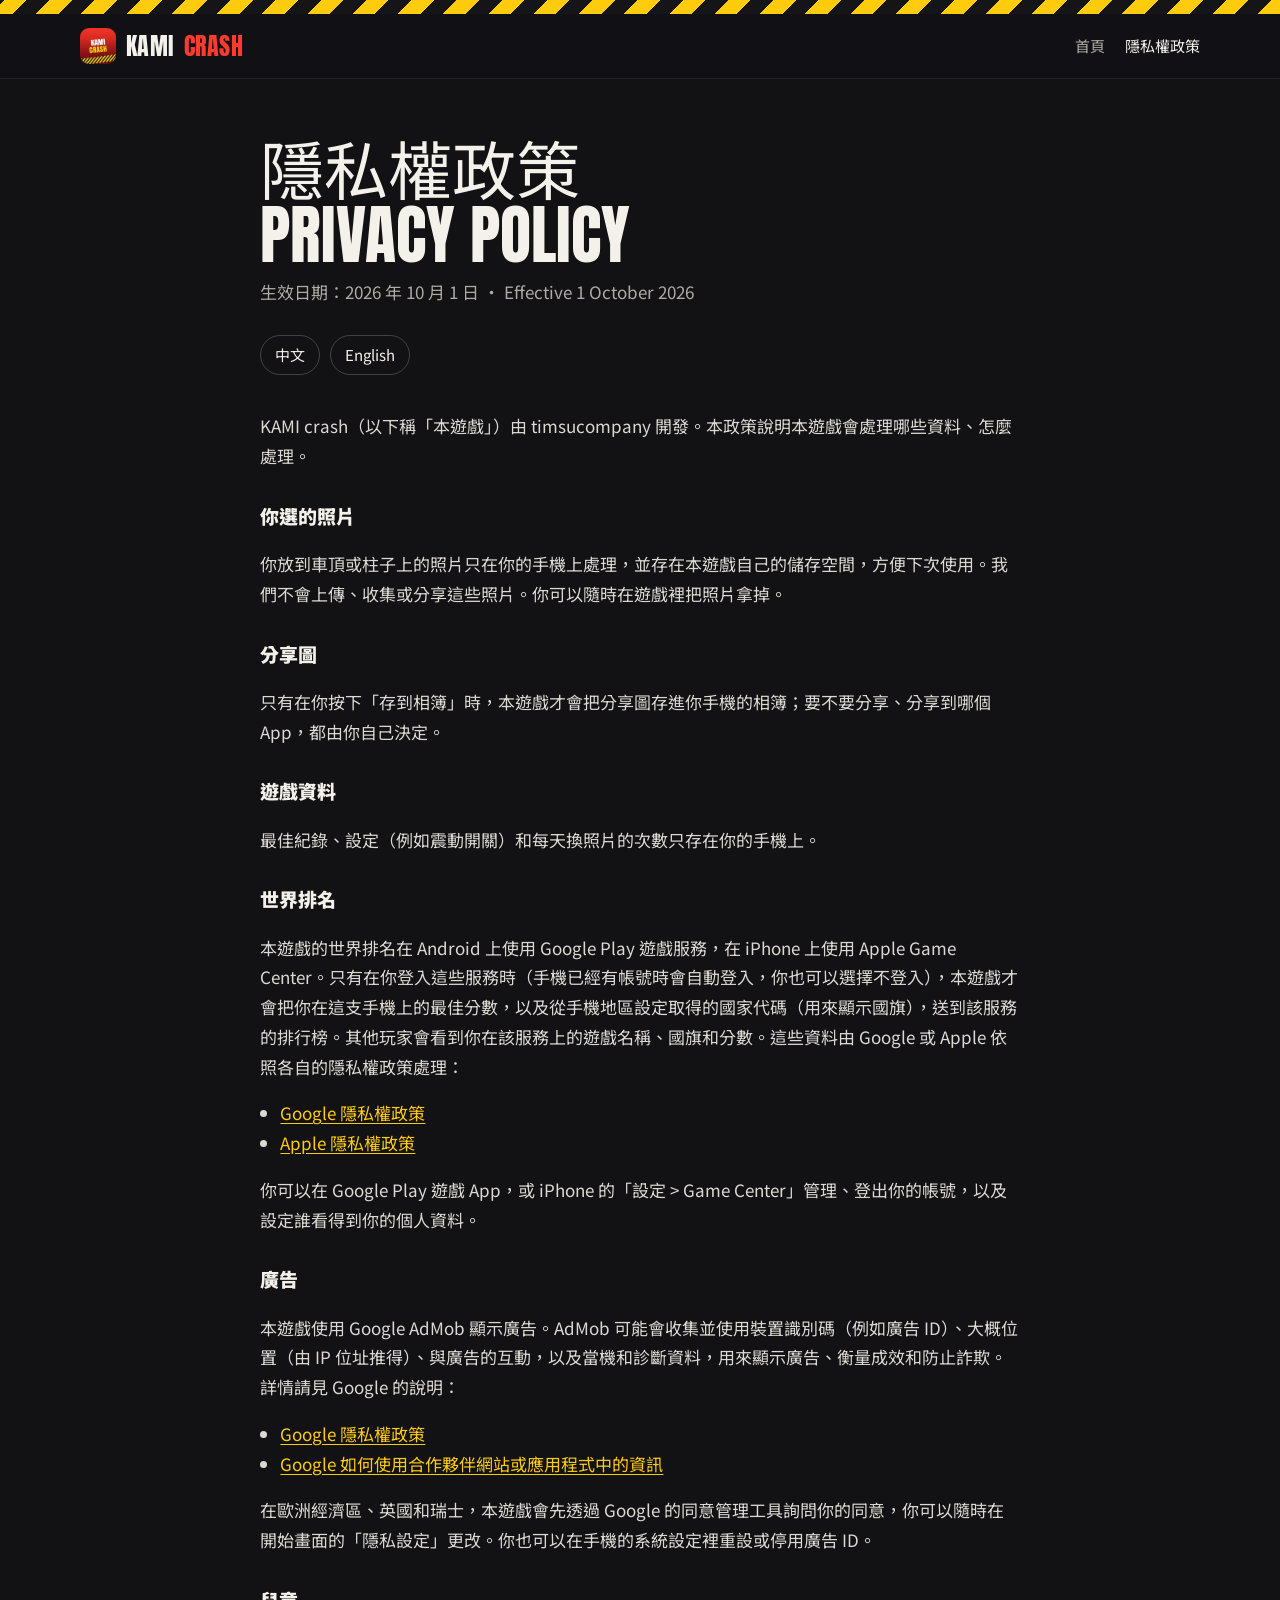
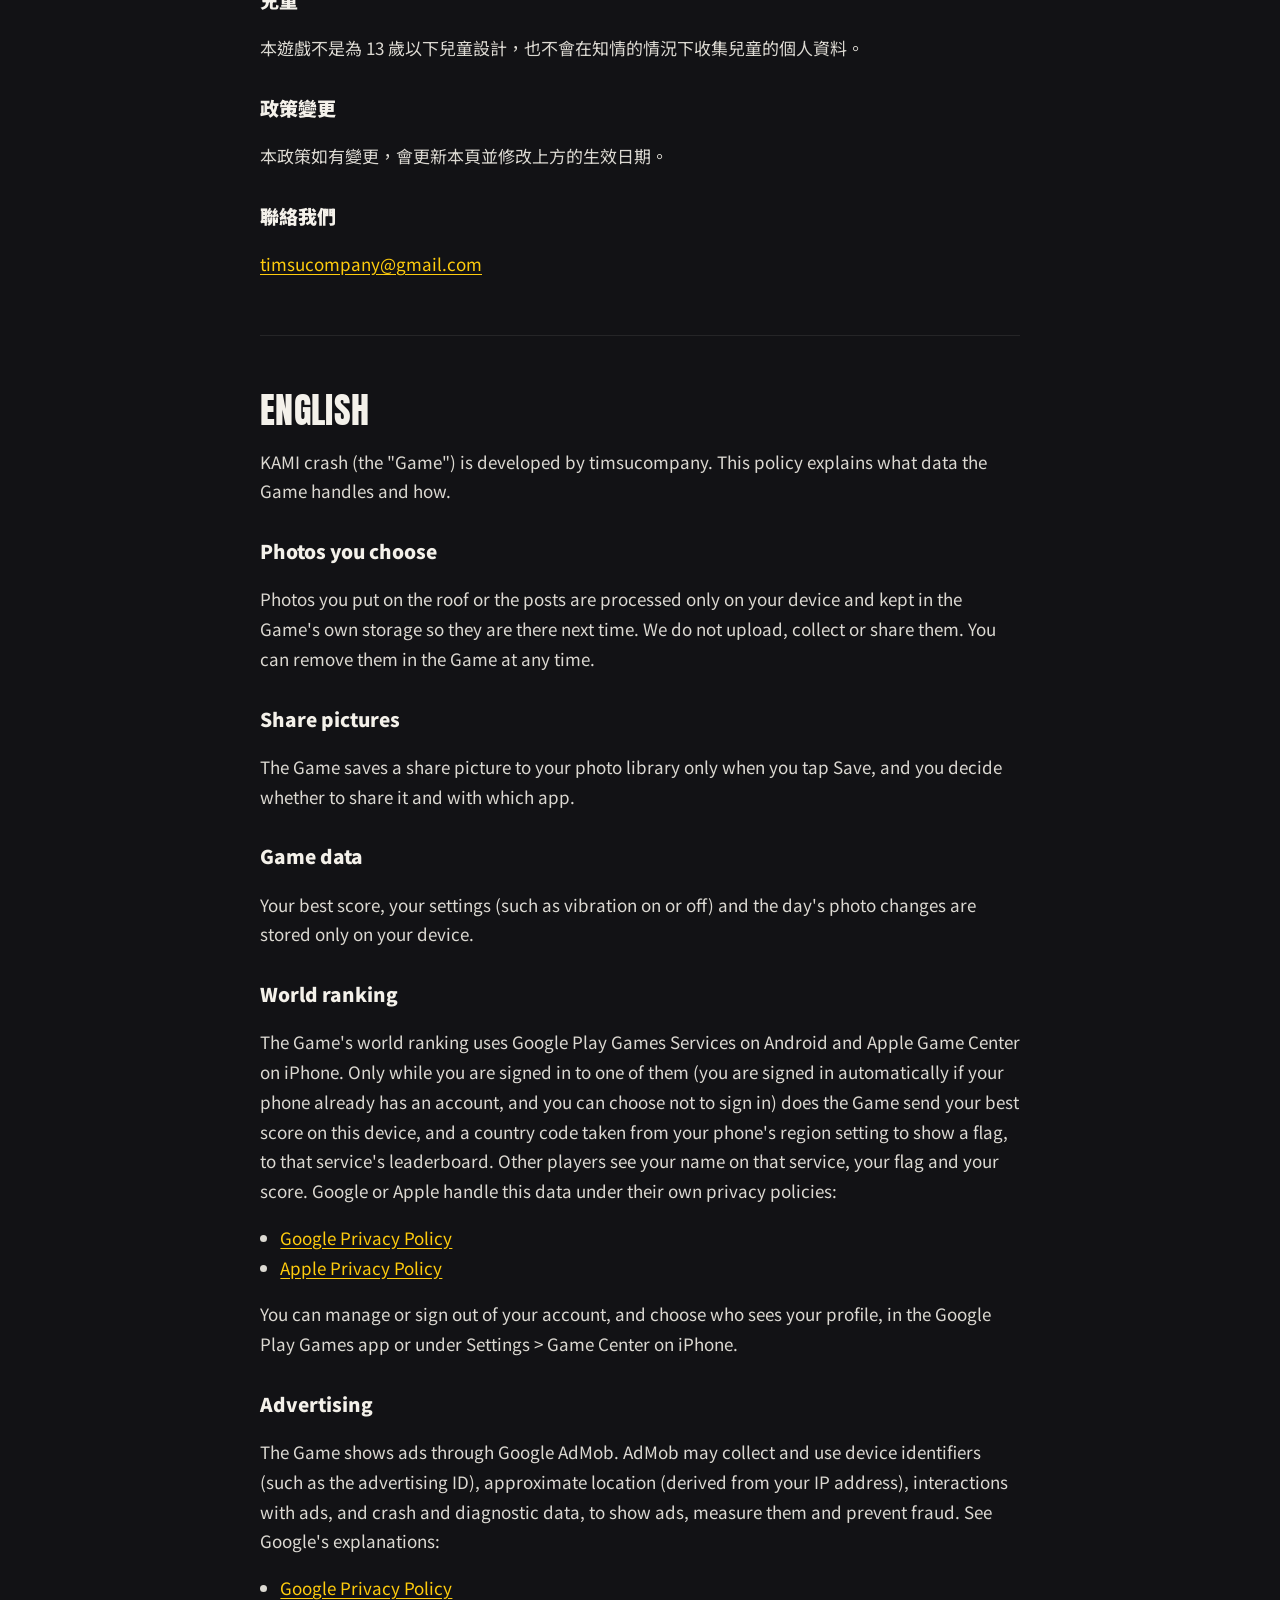
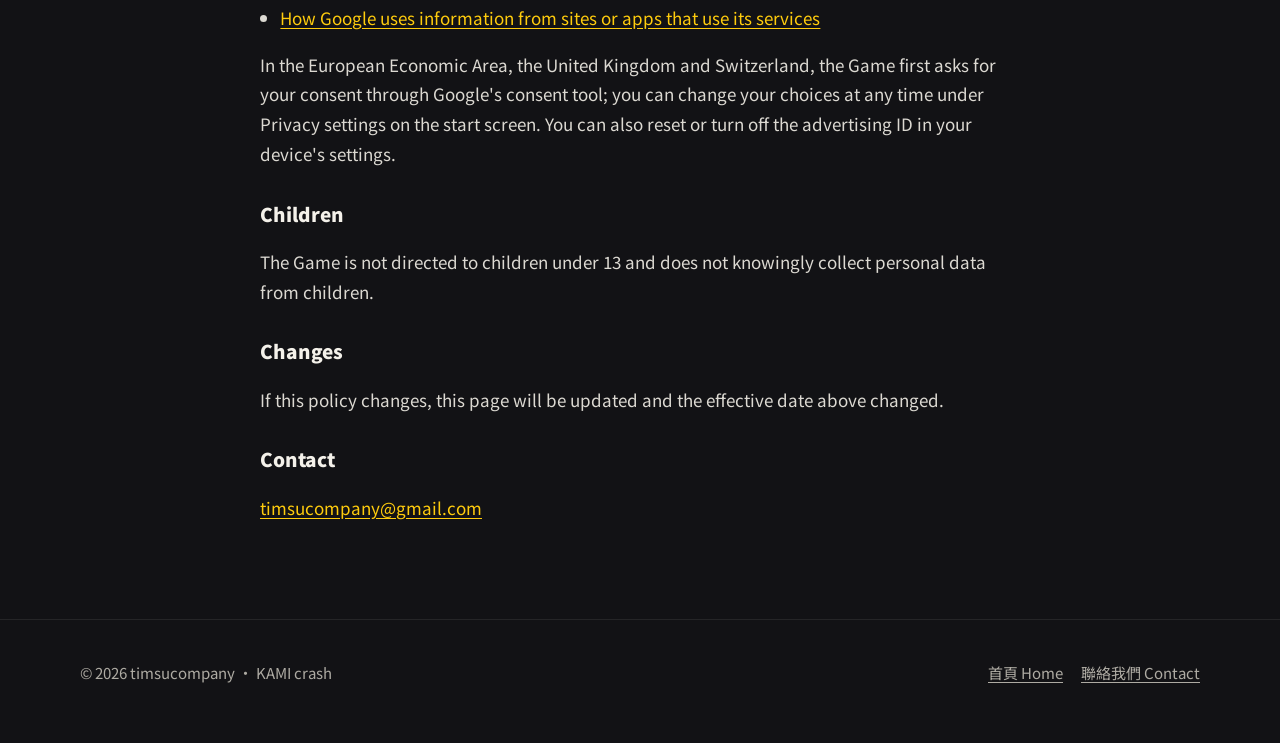
==== privacy.html @ 5035fee7 "KAMI crash website: home page and privacy policy" ====
<!doctype html>
<html lang="zh-Hant-TW">
<head>
  <meta charset="utf-8">
  <meta name="viewport" content="width=device-width, initial-scale=1">
  <title>隱私權政策 Privacy Policy — KAMI crash</title>
  <meta name="description" content="KAMI crash 的隱私權政策：照片只留在你的手機上；廣告由 Google AdMob 提供。Privacy policy of KAMI crash.">
  <meta name="theme-color" content="#121215">
  <link rel="icon" type="image/png" href="assets/icon-64.png">
  <link rel="apple-touch-icon" href="assets/icon-180.png">
  <link rel="preconnect" href="https://fonts.googleapis.com">
  <link rel="preconnect" href="https://fonts.gstatic.com" crossorigin>
  <link href="https://fonts.googleapis.com/css2?family=Anton&family=Noto+Sans+TC:wght@400;700;900&display=swap" rel="stylesheet">
  <link rel="stylesheet" href="styles.css">
</head>
<body>

  <div class="hazard" aria-hidden="true"></div>

  <header class="bar">
    <div class="wrap">
      <a class="brand" href="./"><img src="assets/icon-180.png" alt="">KAMI <span>crash</span></a>
      <nav class="links">
        <a href="./">首頁</a>
        <a href="privacy.html" aria-current="page">隱私權政策</a>
      </nav>
    </div>
  </header>

  <main class="doc">

    <h1>隱私權政策<br>Privacy Policy</h1>
    <p class="meta">生效日期：2026 年 10 月 1 日 · Effective 1 October 2026</p>

    <nav class="langs" aria-label="語言 Language">
      <a href="#zh">中文</a>
      <a href="#en">English</a>
    </nav>

    <article id="zh" lang="zh-Hant-TW">

      <p>KAMI crash（以下稱「本遊戲」）由 timsucompany 開發。本政策說明本遊戲會處理哪些資料、怎麼處理。</p>

      <h3>你選的照片</h3>
      <p>你放到車頂或柱子上的照片只在你的手機上處理，並存在本遊戲自己的儲存空間，方便下次使用。我們不會上傳、收集或分享這些照片。你可以隨時在遊戲裡把照片拿掉。</p>

      <h3>分享圖</h3>
      <p>只有在你按下「存到相簿」時，本遊戲才會把分享圖存進你手機的相簿；要不要分享、分享到哪個 App，都由你自己決定。</p>

      <h3>遊戲資料</h3>
      <p>最佳紀錄、設定（例如震動開關）和每天換照片的次數只存在你的手機上。</p>

      <h3>世界排名</h3>
      <p>本遊戲的世界排名在 Android 上使用 Google Play 遊戲服務，在 iPhone 上使用 Apple Game Center。只有在你登入這些服務時（手機已經有帳號時會自動登入，你也可以選擇不登入），本遊戲才會把你在這支手機上的最佳分數，以及從手機地區設定取得的國家代碼（用來顯示國旗），送到該服務的排行榜。其他玩家會看到你在該服務上的遊戲名稱、國旗和分數。這些資料由 Google 或 Apple 依照各自的隱私權政策處理：</p>
      <ul>
        <li><a href="https://policies.google.com/privacy" rel="noopener">Google 隱私權政策</a></li>
        <li><a href="https://www.apple.com/tw/legal/privacy/" rel="noopener">Apple 隱私權政策</a></li>
      </ul>
      <p>你可以在 Google Play 遊戲 App，或 iPhone 的「設定 &gt; Game Center」管理、登出你的帳號，以及設定誰看得到你的個人資料。</p>

      <h3>廣告</h3>
      <p>本遊戲使用 Google AdMob 顯示廣告。AdMob 可能會收集並使用裝置識別碼（例如廣告 ID）、大概位置（由 IP 位址推得）、與廣告的互動，以及當機和診斷資料，用來顯示廣告、衡量成效和防止詐欺。詳情請見 Google 的說明：</p>
      <ul>
        <li><a href="https://policies.google.com/privacy" rel="noopener">Google 隱私權政策</a></li>
        <li><a href="https://policies.google.com/technologies/partner-sites" rel="noopener">Google 如何使用合作夥伴網站或應用程式中的資訊</a></li>
      </ul>
      <p>在歐洲經濟區、英國和瑞士，本遊戲會先透過 Google 的同意管理工具詢問你的同意，你可以隨時在開始畫面的「隱私設定」更改。你也可以在手機的系統設定裡重設或停用廣告 ID。</p>

      <h3>兒童</h3>
      <p>本遊戲不是為 13 歲以下兒童設計，也不會在知情的情況下收集兒童的個人資料。</p>

      <h3>政策變更</h3>
      <p>本政策如有變更，會更新本頁並修改上方的生效日期。</p>

      <h3>聯絡我們</h3>
      <p><a href="mailto:timsucompany@gmail.com">timsucompany@gmail.com</a></p>

    </article>

    <hr>

    <article id="en" lang="en">

      <h2>English</h2>

      <p>KAMI crash (the "Game") is developed by timsucompany. This policy explains what data the Game handles and how.</p>

      <h3>Photos you choose</h3>
      <p>Photos you put on the roof or the posts are processed only on your device and kept in the Game's own storage so they are there next time. We do not upload, collect or share them. You can remove them in the Game at any time.</p>

      <h3>Share pictures</h3>
      <p>The Game saves a share picture to your photo library only when you tap Save, and you decide whether to share it and with which app.</p>

      <h3>Game data</h3>
      <p>Your best score, your settings (such as vibration on or off) and the day's photo changes are stored only on your device.</p>

      <h3>World ranking</h3>
      <p>The Game's world ranking uses Google Play Games Services on Android and Apple Game Center on iPhone. Only while you are signed in to one of them (you are signed in automatically if your phone already has an account, and you can choose not to sign in) does the Game send your best score on this device, and a country code taken from your phone's region setting to show a flag, to that service's leaderboard. Other players see your name on that service, your flag and your score. Google or Apple handle this data under their own privacy policies:</p>
      <ul>
        <li><a href="https://policies.google.com/privacy?hl=en" rel="noopener">Google Privacy Policy</a></li>
        <li><a href="https://www.apple.com/legal/privacy/" rel="noopener">Apple Privacy Policy</a></li>
      </ul>
      <p>You can manage or sign out of your account, and choose who sees your profile, in the Google Play Games app or under Settings &gt; Game Center on iPhone.</p>

      <h3>Advertising</h3>
      <p>The Game shows ads through Google AdMob. AdMob may collect and use device identifiers (such as the advertising ID), approximate location (derived from your IP address), interactions with ads, and crash and diagnostic data, to show ads, measure them and prevent fraud. See Google's explanations:</p>
      <ul>
        <li><a href="https://policies.google.com/privacy?hl=en" rel="noopener">Google Privacy Policy</a></li>
        <li><a href="https://policies.google.com/technologies/partner-sites?hl=en" rel="noopener">How Google uses information from sites or apps that use its services</a></li>
      </ul>
      <p>In the European Economic Area, the United Kingdom and Switzerland, the Game first asks for your consent through Google's consent tool; you can change your choices at any time under Privacy settings on the start screen. You can also reset or turn off the advertising ID in your device's settings.</p>

      <h3>Children</h3>
      <p>The Game is not directed to children under 13 and does not knowingly collect personal data from children.</p>

      <h3>Changes</h3>
      <p>If this policy changes, this page will be updated and the effective date above changed.</p>

      <h3>Contact</h3>
      <p><a href="mailto:timsucompany@gmail.com">timsucompany@gmail.com</a></p>

    </article>

  </main>

  <footer>
    <div class="wrap">
      <span>© 2026 timsucompany · KAMI crash</span>
      <nav>
        <a href="./">首頁 Home</a>
        <a href="mailto:timsucompany@gmail.com">聯絡我們 Contact</a>
      </nav>
    </div>
  </footer>

</body>
</html>
---- styles.css ----
/* KAMI crash — site styles. Dark like the game's poster: charcoal, hazard yellow, crash red. */

:root {
  --bg: #121215;
  --bg-raised: #1a1a1f;
  --card: #202027;
  --ink: #f4f1ea;
  --muted: #aeaba3;
  --faint: rgba(255, 255, 255, 0.08);
  --red: #ff3b2f;
  --yellow: #ffcc0d;
  --radius: 18px;
  --display: "Anton", "Noto Sans TC", Impact, "Arial Narrow", sans-serif;
  --body: "Noto Sans TC", system-ui, -apple-system, "Segoe UI", "PingFang TC", "Microsoft JhengHei", sans-serif;
  color-scheme: dark;
}

* { box-sizing: border-box; }

html { scroll-behavior: smooth; }

body {
  margin: 0;
  background: var(--bg);
  color: var(--ink);
  font-family: var(--body);
  font-size: 17px;
  line-height: 1.75;
  -webkit-font-smoothing: antialiased;
}

img { display: block; max-width: 100%; }

a { color: var(--yellow); text-underline-offset: 3px; }

.wrap { width: min(1120px, 100% - 32px); margin-inline: auto; }

.hazard {
  height: 14px;
  background: repeating-linear-gradient(-45deg, var(--yellow) 0 16px, #151518 16px 32px);
}

/* ---------- Top bar ---------- */

.bar { position: sticky; top: 0; z-index: 10; background: rgba(18, 18, 21, 0.86); backdrop-filter: blur(10px); border-bottom: 1px solid var(--faint); }

.bar .wrap { display: flex; align-items: center; justify-content: space-between; gap: 16px; min-height: 64px; }

.brand { display: flex; align-items: center; gap: 10px; color: var(--ink); text-decoration: none; font-family: var(--display); font-size: 24px; letter-spacing: 0.02em; text-transform: uppercase; }

.brand img { width: 36px; height: 36px; border-radius: 9px; }

.brand span { color: var(--red); }

.links { display: flex; gap: 20px; font-size: 15px; }

.links a { color: var(--muted); text-decoration: none; }

.links a:hover, .links a[aria-current="page"] { color: var(--ink); }

@media (max-width: 560px) {
  .links { gap: 14px; font-size: 14px; }
  .links .optional { display: none; }
}

/* ---------- Hero ---------- */

.hero { padding: 72px 0 88px; display: grid; grid-template-columns: 1fr 1.1fr; gap: 56px; align-items: center; }

@media (max-width: 880px) {
  .hero { grid-template-columns: 1fr; padding: 48px 0 64px; gap: 40px; }
}

.title { margin: 0; font-family: var(--display); font-weight: 400; font-size: clamp(72px, 12vw, 140px); line-height: 0.9; letter-spacing: 0.01em; text-transform: uppercase; }

.title span { display: block; color: var(--red); }

.tagline { margin: 22px 0 0; font-size: clamp(19px, 2.4vw, 24px); font-weight: 900; }

.tagline-en { margin: 2px 0 0; color: var(--muted); font-size: 16px; }

.stores { display: flex; flex-wrap: wrap; gap: 12px; margin-top: 32px; }

.store { display: inline-flex; flex-direction: column; justify-content: center; min-width: 170px; padding: 10px 18px; border-radius: 12px; background: #000; border: 1px solid rgba(255, 255, 255, 0.22); color: var(--ink); text-decoration: none; line-height: 1.3; }

.store small { color: var(--muted); font-size: 12px; }

.store strong { font-size: 18px; }

a.store:hover { border-color: var(--yellow); }

.phone { position: relative; aspect-ratio: 2400 / 1080; padding: 10px; border-radius: 30px; background: #0a0a0c; box-shadow: 0 30px 80px rgba(0, 0, 0, 0.6), inset 0 0 0 2px #2b2b33; transform: rotate(-3deg); }

.phone img { width: 100%; height: 100%; object-fit: cover; border-radius: 21px; }

.phone::after { content: ""; position: absolute; left: 22px; top: 50%; width: 8px; height: 8px; border-radius: 50%; background: #1d1d22; transform: translateY(-50%); }

/* ---------- Sections ---------- */

section { padding: 72px 0; scroll-margin-top: 64px; }

.doc article { scroll-margin-top: 80px; }

section + section { border-top: 1px solid var(--faint); }

h2 { margin: 0; font-family: var(--display); font-weight: 400; font-size: clamp(36px, 5.5vw, 56px); line-height: 1.05; letter-spacing: 0.01em; text-transform: uppercase; }

.lead { margin: 10px 0 36px; color: var(--muted); max-width: 640px; }

.features { display: grid; grid-template-columns: repeat(auto-fit, minmax(240px, 1fr)); gap: 16px; }

.card { padding: 24px; border-radius: var(--radius); background: var(--card); border: 1px solid var(--faint); }

.card .mark { font-family: var(--display); font-size: 30px; line-height: 1; color: var(--yellow); }

.card h3 { margin: 14px 0 6px; font-size: 20px; font-weight: 900; }

.card p { margin: 0; color: var(--muted); font-size: 16px; }

.card .en { display: block; margin-top: 8px; font-size: 14px; color: #8d8a83; }

/* The three share looks, one height, side by side. */
.looks { display: grid; grid-template-columns: 1.778fr 1.778fr 0.8fr; gap: 16px; align-items: start; }

@media (max-width: 880px) {
  .looks { grid-template-columns: 1fr 1fr; }
  .looks figure:last-child { grid-column: 1 / -1; max-width: 420px; }
}

@media (max-width: 560px) {
  .looks { grid-template-columns: 1fr; }
}

figure { margin: 0; }

.looks img { width: 100%; border-radius: 12px; box-shadow: 0 16px 40px rgba(0, 0, 0, 0.45); }

figcaption { margin-top: 10px; font-weight: 700; }

figcaption small { display: block; color: var(--muted); font-weight: 400; font-size: 14px; }

.steps { display: grid; grid-template-columns: repeat(3, 1fr); gap: 16px; counter-reset: step; }

@media (max-width: 760px) {
  .steps { grid-template-columns: 1fr; }
}

.step { position: relative; padding: 24px 24px 24px 84px; border-radius: var(--radius); background: var(--bg-raised); border: 1px solid var(--faint); }

.step::before { counter-increment: step; content: counter(step); position: absolute; left: 24px; top: 18px; font-family: var(--display); font-size: 48px; line-height: 1; color: var(--red); }

.step h3 { margin: 0 0 4px; font-size: 19px; font-weight: 900; }

.step p { margin: 0; color: var(--muted); font-size: 15px; }

/* ---------- Text pages (privacy policy) ---------- */

.doc { width: min(760px, 100% - 32px); margin-inline: auto; padding: 56px 0 80px; }

.doc h1 { margin: 0; font-family: var(--display); font-weight: 400; font-size: clamp(40px, 7vw, 64px); line-height: 1.05; text-transform: uppercase; }

.doc .meta { color: var(--muted); margin: 8px 0 28px; }

.doc .langs { display: flex; gap: 10px; margin-bottom: 36px; }

.doc .langs a { padding: 6px 14px; border-radius: 999px; border: 1px solid rgba(255, 255, 255, 0.2); color: var(--ink); text-decoration: none; font-size: 15px; }

.doc .langs a:hover { border-color: var(--yellow); }

.doc h2 { margin: 48px 0 8px; font-size: clamp(28px, 4vw, 36px); }

.doc h3 { margin: 28px 0 6px; font-size: 19px; font-weight: 900; }

.doc p, .doc li { color: #dcd9d2; }

.doc ul { padding-left: 1.2em; }

.doc hr { margin: 56px 0; border: 0; border-top: 1px solid var(--faint); }

/* ---------- Footer ---------- */

footer { padding: 40px 0 56px; border-top: 1px solid var(--faint); color: var(--muted); font-size: 15px; }

footer .wrap { display: flex; flex-wrap: wrap; justify-content: space-between; gap: 12px 24px; }

footer nav { display: flex; flex-wrap: wrap; gap: 18px; }

footer a { color: var(--muted); }

footer a:hover { color: var(--ink); }
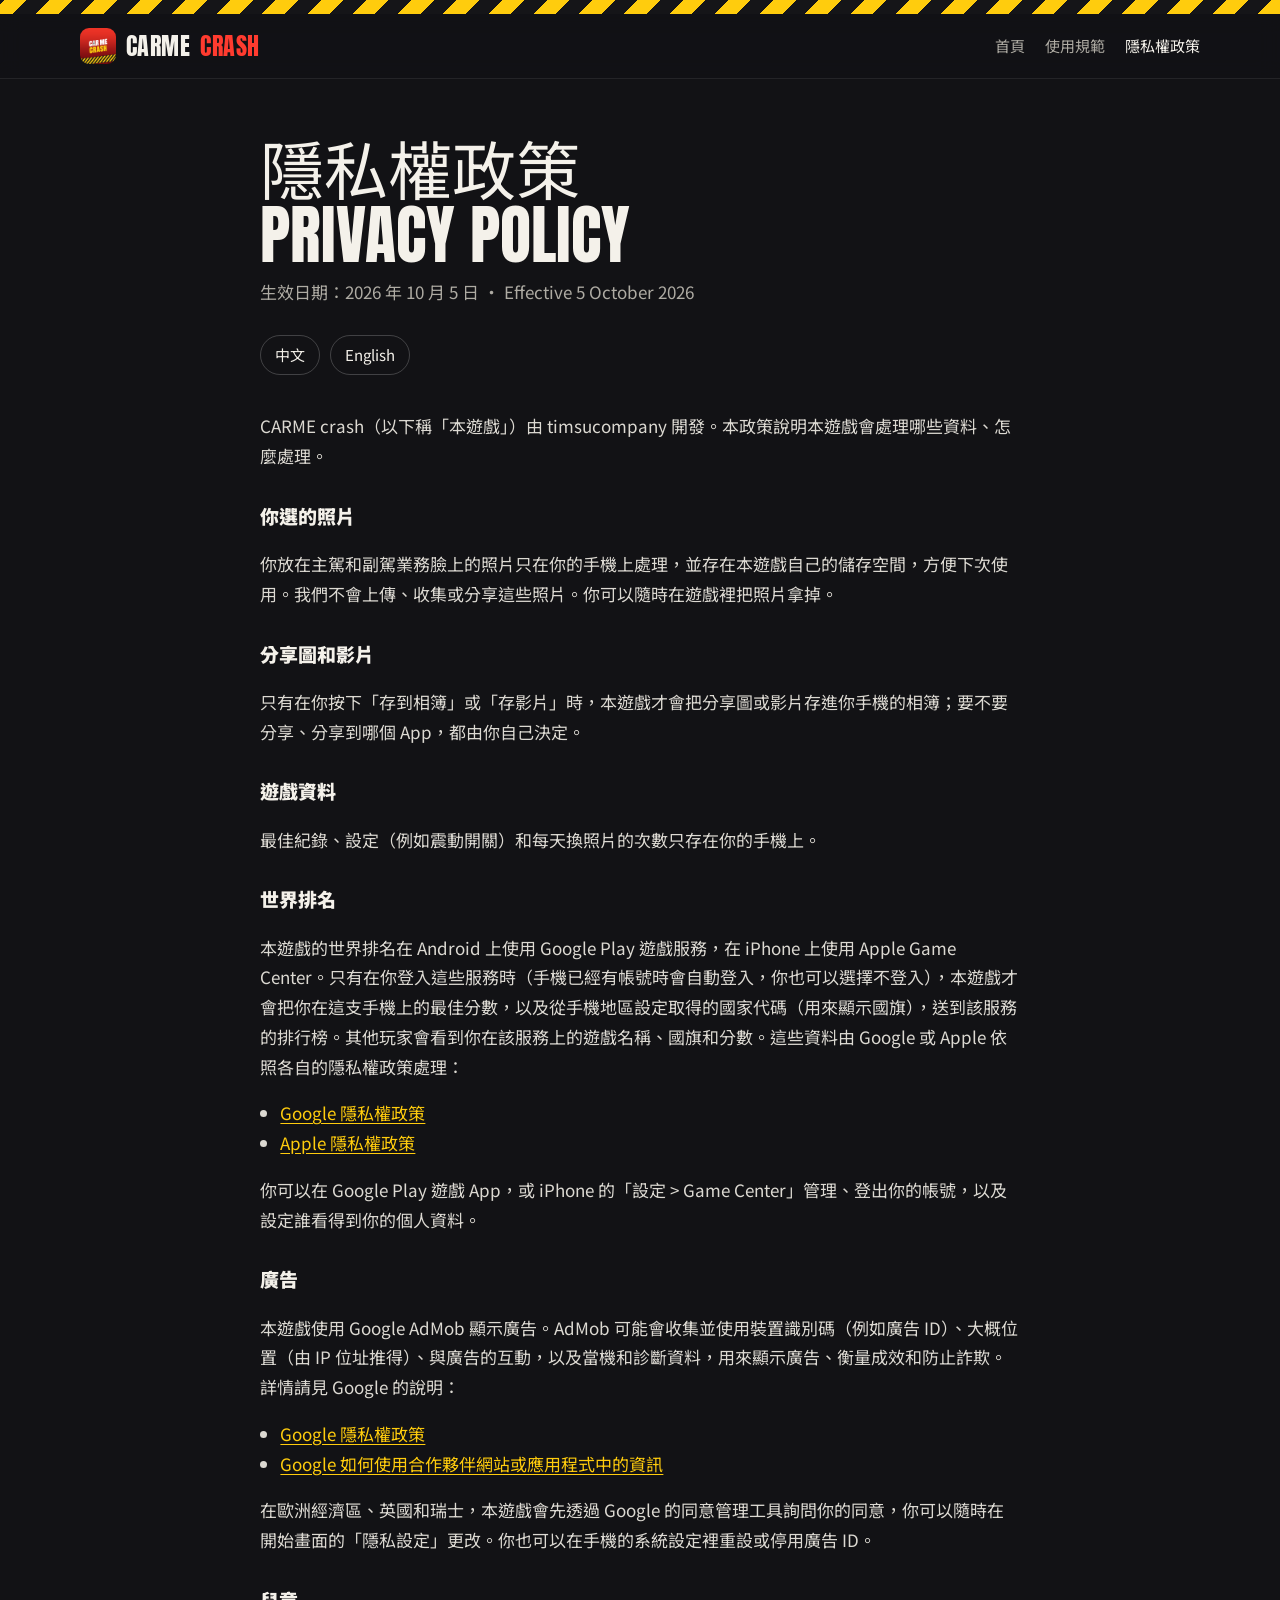
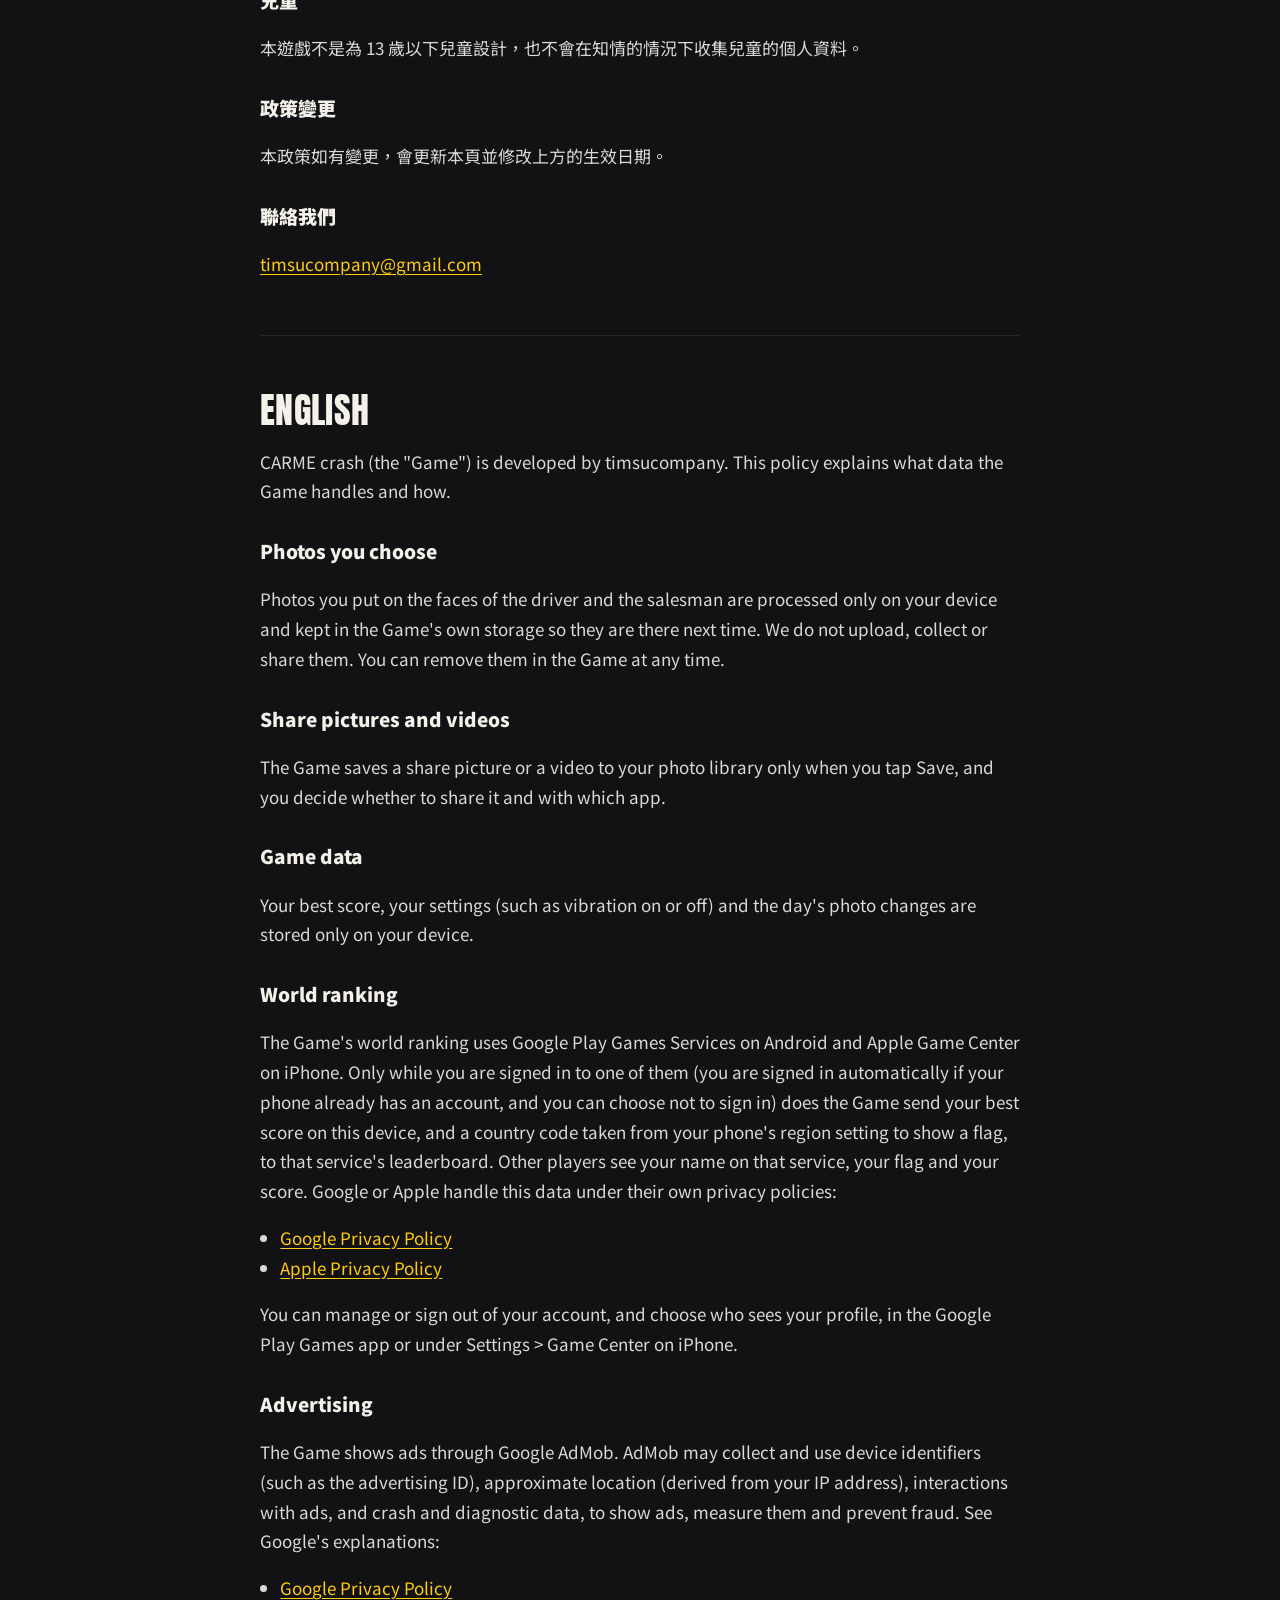
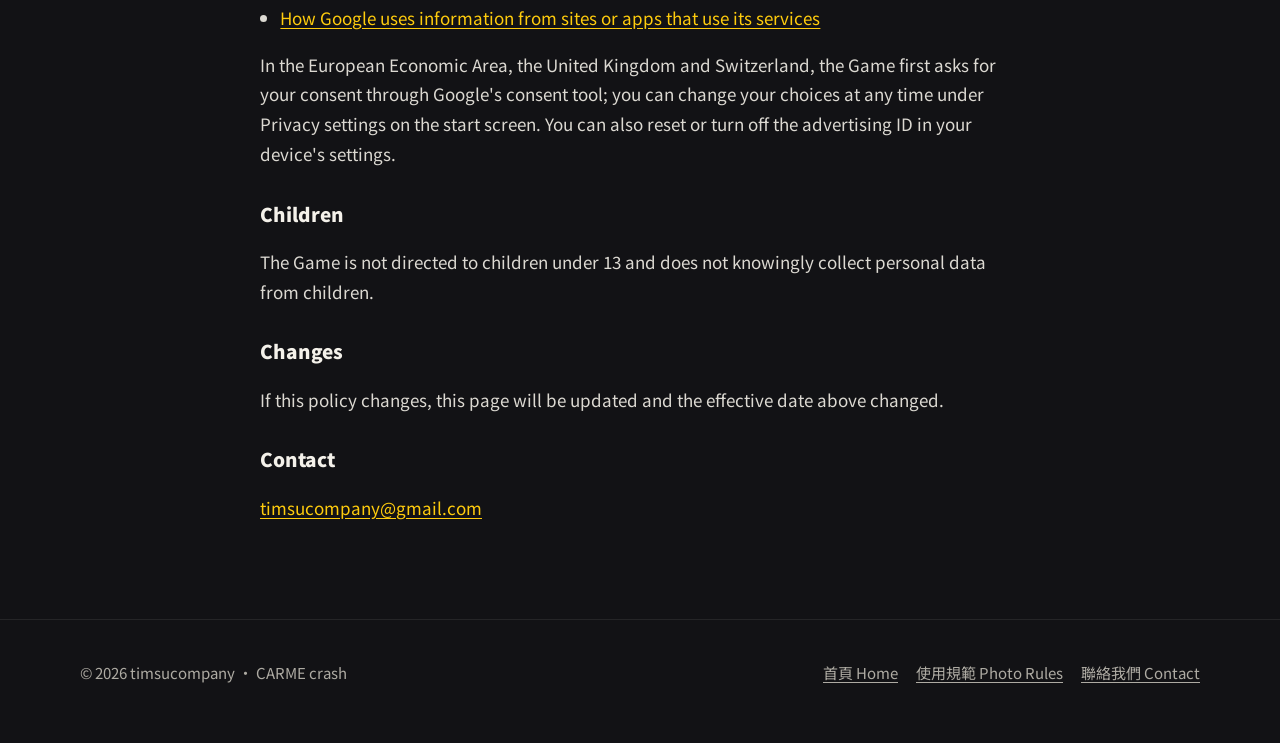
==== commit 7abfcf46: "CARME crash: the site under the game's new name The game is now CARME crash: the name, the title and" ====
--- a/privacy.html
+++ b/privacy.html
@@ -3,8 +3,8 @@
 <head>
   <meta charset="utf-8">
   <meta name="viewport" content="width=device-width, initial-scale=1">
-  <title>隱私權政策 Privacy Policy — KAMI crash</title>
-  <meta name="description" content="KAMI crash 的隱私權政策：照片只留在你的手機上；廣告由 Google AdMob 提供。Privacy policy of KAMI crash.">
+  <title>隱私權政策 Privacy Policy — CARME crash</title>
+  <meta name="description" content="CARME crash 的隱私權政策：照片只留在你的手機上；廣告由 Google AdMob 提供。Privacy policy of CARME crash.">
   <meta name="theme-color" content="#121215">
   <link rel="icon" type="image/png" href="assets/icon-64.png">
   <link rel="apple-touch-icon" href="assets/icon-180.png">
@@ -19,9 +19,10 @@
 
   <header class="bar">
     <div class="wrap">
-      <a class="brand" href="./"><img src="assets/icon-180.png" alt="">KAMI <span>crash</span></a>
+      <a class="brand" href="./"><img src="assets/icon-180.png" alt="">CARME <span>crash</span></a>
       <nav class="links">
-        <a href="./">首頁</a>
+        <a class="optional" href="./">首頁</a>
+        <a href="rules.html">使用規範</a>
         <a href="privacy.html" aria-current="page">隱私權政策</a>
       </nav>
     </div>
@@ -30,7 +31,7 @@
   <main class="doc">
 
     <h1>隱私權政策<br>Privacy Policy</h1>
-    <p class="meta">生效日期：2026 年 10 月 1 日 · Effective 1 October 2026</p>
+    <p class="meta">生效日期：2026 年 10 月 5 日 · Effective 5 October 2026</p>
 
     <nav class="langs" aria-label="語言 Language">
       <a href="#zh">中文</a>
@@ -39,13 +40,13 @@
 
     <article id="zh" lang="zh-Hant-TW">
 
-      <p>KAMI crash（以下稱「本遊戲」）由 timsucompany 開發。本政策說明本遊戲會處理哪些資料、怎麼處理。</p>
+      <p>CARME crash（以下稱「本遊戲」）由 timsucompany 開發。本政策說明本遊戲會處理哪些資料、怎麼處理。</p>
 
       <h3>你選的照片</h3>
-      <p>你放到車頂或柱子上的照片只在你的手機上處理，並存在本遊戲自己的儲存空間，方便下次使用。我們不會上傳、收集或分享這些照片。你可以隨時在遊戲裡把照片拿掉。</p>
+      <p>你放在主駕和副駕業務臉上的照片只在你的手機上處理，並存在本遊戲自己的儲存空間，方便下次使用。我們不會上傳、收集或分享這些照片。你可以隨時在遊戲裡把照片拿掉。</p>
 
-      <h3>分享圖</h3>
-      <p>只有在你按下「存到相簿」時，本遊戲才會把分享圖存進你手機的相簿；要不要分享、分享到哪個 App，都由你自己決定。</p>
+      <h3>分享圖和影片</h3>
+      <p>只有在你按下「存到相簿」或「存影片」時，本遊戲才會把分享圖或影片存進你手機的相簿；要不要分享、分享到哪個 App，都由你自己決定。</p>
 
       <h3>遊戲資料</h3>
       <p>最佳紀錄、設定（例如震動開關）和每天換照片的次數只存在你的手機上。</p>
@@ -83,13 +84,13 @@
 
       <h2>English</h2>
 
-      <p>KAMI crash (the "Game") is developed by timsucompany. This policy explains what data the Game handles and how.</p>
+      <p>CARME crash (the "Game") is developed by timsucompany. This policy explains what data the Game handles and how.</p>
 
       <h3>Photos you choose</h3>
-      <p>Photos you put on the roof or the posts are processed only on your device and kept in the Game's own storage so they are there next time. We do not upload, collect or share them. You can remove them in the Game at any time.</p>
+      <p>Photos you put on the faces of the driver and the salesman are processed only on your device and kept in the Game's own storage so they are there next time. We do not upload, collect or share them. You can remove them in the Game at any time.</p>
 
-      <h3>Share pictures</h3>
-      <p>The Game saves a share picture to your photo library only when you tap Save, and you decide whether to share it and with which app.</p>
+      <h3>Share pictures and videos</h3>
+      <p>The Game saves a share picture or a video to your photo library only when you tap Save, and you decide whether to share it and with which app.</p>
 
       <h3>Game data</h3>
       <p>Your best score, your settings (such as vibration on or off) and the day's photo changes are stored only on your device.</p>
@@ -125,9 +126,10 @@
 
   <footer>
     <div class="wrap">
-      <span>© 2026 timsucompany · KAMI crash</span>
+      <span>© 2026 timsucompany · CARME crash</span>
       <nav>
         <a href="./">首頁 Home</a>
+        <a href="rules.html">使用規範 Photo Rules</a>
         <a href="mailto:timsucompany@gmail.com">聯絡我們 Contact</a>
       </nav>
     </div>
--- a/styles.css
+++ b/styles.css
@@ -1,4 +1,4 @@
-/* KAMI crash — site styles. Dark like the game's poster: charcoal, hazard yellow, crash red. */
+/* CARME crash — site styles. Dark like the game's poster: charcoal, hazard yellow, crash red. */
 
 :root {
   --bg: #121215;
@@ -54,7 +54,7 @@
 
 .links { display: flex; gap: 20px; font-size: 15px; }
 
-.links a { color: var(--muted); text-decoration: none; }
+.links a { color: var(--muted); text-decoration: none; white-space: nowrap; }
 
 .links a:hover, .links a[aria-current="page"] { color: var(--ink); }
 
@@ -133,7 +133,8 @@
 
 figure { margin: 0; }
 
-.looks img { width: 100%; border-radius: 12px; box-shadow: 0 16px 40px rgba(0, 0, 0, 0.45); }
+/* height: auto keeps each picture's own shape: without it the img's height attribute held it at 720 or 1080 px tall whatever its width. */
+.looks img { display: block; width: 100%; height: auto; border-radius: 12px; box-shadow: 0 16px 40px rgba(0, 0, 0, 0.45); }
 
 figcaption { margin-top: 10px; font-weight: 700; }
 
